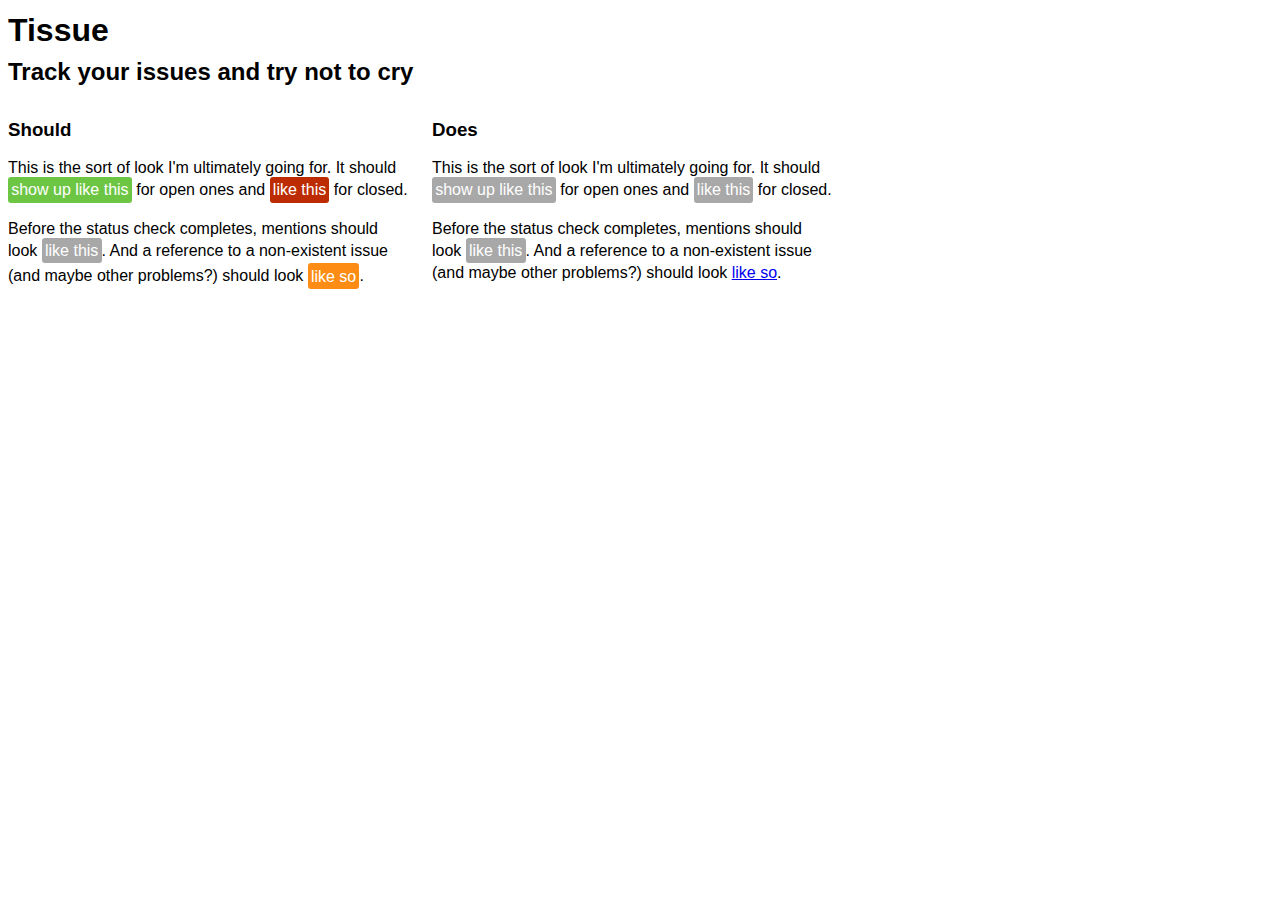
==== index.html @ f1735f5f "A bunch of brainstorming" ====
<!DOCTYPE html>
<title>Tissue Demo</title>
<style>
  body {
    font-family: 'Helvetica Neue', Helvetica, sans-serif;
    line-height: 1.2em;
  }

  .col {
    float: left;
    padding-right: 24px;
    width: 400px;
  }

  .should,
  .tissue {
    color: white;
    background-color: #a8a8a8;
    border-radius: 3px;
    padding: 0.2em;
    white-space: nowrap;
    display: inline-block;
    cursor: pointer;
  }

  .should:link,
  .should:visited,
  .should:hover,
  .should:active,
  .tissue:link,
  .tissue:visited,
  .tissue:hover,
  .tissue:active {
    text-decoration: none;
  }

  .should-open,
  .tissue-open {
    background: #6cc644;
  }

  .should-closed,
  .tissue-closed {
    background-color: #bd2c00;
  }
  
  .should-err {
    background-color: #fc8c13;
  }
</style>

<h1>Tissue</h1>
<h2>Track your issues and try not to cry</h2>
<section class="col">
  <h3>Should</h3>
  <p>
    This is the sort of look I'm ultimately going for. It should
    <a href="http://github.com/stenington/tissue/issues/1" 
       title="stenington/tissue#1: Open" 
       class="should should-open">show up like this</a> 
    for open ones and 
    <a href="http://github.com/stenington/tissue/issues/2" 
       title="stenington/tissue#2: Closed" 
       class="should should-closed">like this</a> 
    for closed.
  </p>
  <p>
    Before the status check completes, mentions should look
    <a href="http://github.com/stenington/tissue/issues/1" 
       title="Checking stenington/tissue#1..." 
       class="should">like this</a>.
    And a reference to a non-existent issue 
    (and maybe other problems?) should look 
    <a href="#" 
       title="stenington/tissue#9375: Issue does not exist!" 
       class="should should-err">like so</a>.
  </p>
</section>

<section class="col">
  <h3>Does</h3>
  <p>
    This is the sort of look I'm ultimately going for. It should
    <a rel="issue" 
       href="http://github.com/stenington/tissue/issues/1">show up like this</a> 
    for open ones and 
    <a rel="issue" 
       href="http://github.com/stenington/tissue/issues/2">like this</a> 
    for closed.
  </p>
  <p>
    Before the status check completes, mentions should look
    <a rel="issue"
       href="http://github.com/stenington/tissue/issues/1">like this</a>.
    And a reference to a non-existent issue 
    (and maybe other problems?) should look 
    <a rel="issue" 
       href="#">like so</a>.
  </p>
</section>

<script src="jquery-1.7.2.min.js"></script>
<script>
$(function(){
  
  var ghIssueUrl = /github.com\/([^\/]+)\/([^\/]+)\/issues\/(\d+)$/;
  $('[rel~="issue"]').each(function(i, el){
    var parts = ghIssueUrl.exec($(el).attr('href'));
    if (parts && parts.length == 4) {
      var user = parts[1];
      var project = parts[2];
      var issueNum = parts[3];
      var issueId = user + '/' + project + '#' + issueNum;
      $(el).addClass('tissue').attr('title', 'Checking ' + issueId + '...');
      $.ajax({
        url: 'https://api.github.com/repos/' + user + '/' + project + '/issues/' + issueNum,
        error: function(xhr, textStatus, err){
          console.log(textStatus, err);
        },
        success: function(data, textStatus, xhr){
          if (data.state === 'open'){
            $(el).addClass('tissue-open').attr('title', issueId + ': Open');
          }
          else {
            $(el).addClass('tissue-closed').attr('title', issueId + ': Closed');
          }
        }
      });
    }
  });

});
</script>
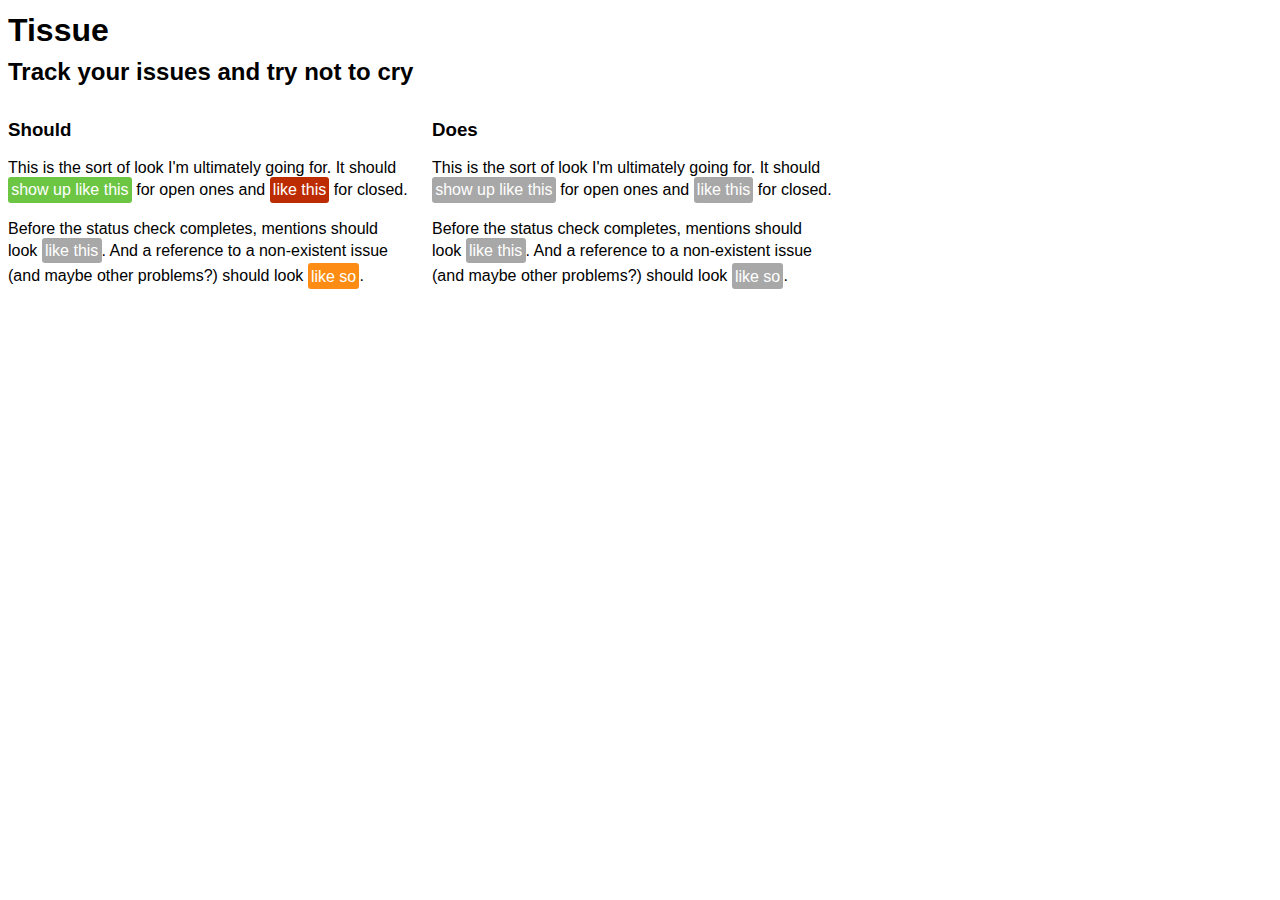
==== commit 66e008ac: "Lots of hacking" ====
--- a/index.html
+++ b/index.html
@@ -44,7 +44,8 @@
     background-color: #bd2c00;
   }
   
-  .should-err {
+  .should-err,
+  .tissue-err {
     background-color: #fc8c13;
   }
 </style>
@@ -90,44 +91,23 @@
   </p>
   <p>
     Before the status check completes, mentions should look
-    <a rel="issue"
+    <a id="waiter"
        href="http://github.com/stenington/tissue/issues/1">like this</a>.
     And a reference to a non-existent issue 
     (and maybe other problems?) should look 
     <a rel="issue" 
-       href="#">like so</a>.
+       href="http://github.com/stenington/tissue/issues/99999999">like so</a>.
   </p>
 </section>
 
 <script src="jquery-1.7.2.min.js"></script>
+<script src="tissue.js"></script>
 <script>
 $(function(){
-  
-  var ghIssueUrl = /github.com\/([^\/]+)\/([^\/]+)\/issues\/(\d+)$/;
-  $('[rel~="issue"]').each(function(i, el){
-    var parts = ghIssueUrl.exec($(el).attr('href'));
-    if (parts && parts.length == 4) {
-      var user = parts[1];
-      var project = parts[2];
-      var issueNum = parts[3];
-      var issueId = user + '/' + project + '#' + issueNum;
-      $(el).addClass('tissue').attr('title', 'Checking ' + issueId + '...');
-      $.ajax({
-        url: 'https://api.github.com/repos/' + user + '/' + project + '/issues/' + issueNum,
-        error: function(xhr, textStatus, err){
-          console.log(textStatus, err);
-        },
-        success: function(data, textStatus, xhr){
-          if (data.state === 'open'){
-            $(el).addClass('tissue-open').attr('title', issueId + ': Open');
-          }
-          else {
-            $(el).addClass('tissue-closed').attr('title', issueId + ': Closed');
-          }
-        }
-      });
-    }
-  });
-
-});
+  $.ajax = function(spec){
+    var d = $.Deferred();
+    return d;
+  };
+  $('#waiter').trackIssue();
+})
 </script>
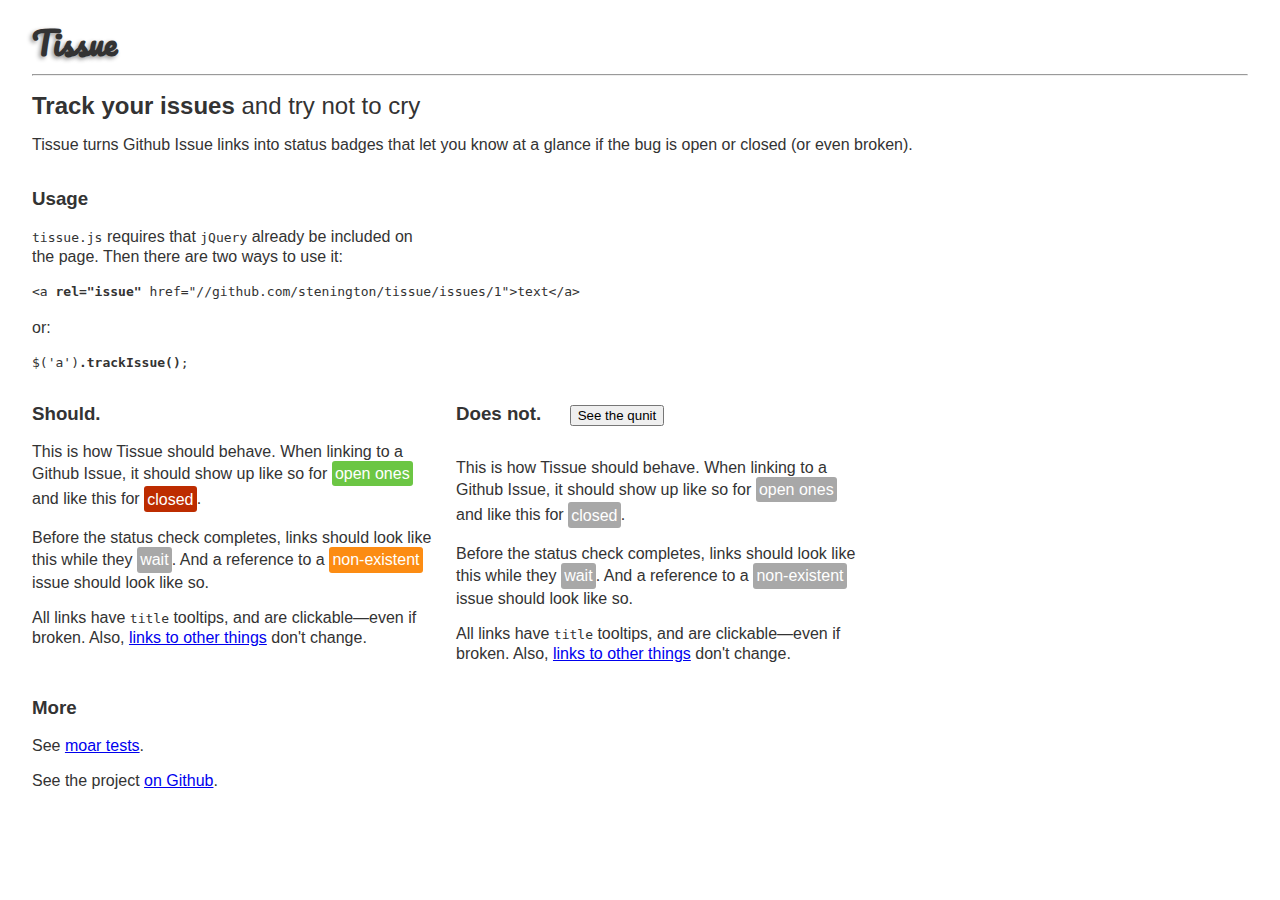
==== commit 9299739d: "Consolidating gh-pages and master to be one and the same, essentially." ====
--- a/index.html
+++ b/index.html
@@ -1,113 +1,176 @@
 <!DOCTYPE html>
-<title>Tissue Demo</title>
-<style>
-  body {
-    font-family: 'Helvetica Neue', Helvetica, sans-serif;
-    line-height: 1.2em;
+<title>Tissue</title>
+<link href='http://fonts.googleapis.com/css?family=Pacifico' rel='stylesheet' type='text/css'>
+<link rel="stylesheet" href="./css/pages.css">
+<link rel="stylesheet" href="./css/tissue.css">
+  <link rel="stylesheet" href="./js/test/vendor/qunit.css" type="text/css" media="screen" />
+  <script src="./js/test/vendor/qunit.js"></script>
+
+<h1>Tissue</h1>
+<hr>
+<h2>Track your issues <em>and try not to cry</em></h2>
+<p>
+  Tissue turns Github Issue links into status badges that
+  let you know at a glance if the bug is open or closed 
+  (or even broken).
+</p>
+<div class="row">
+  <section class="col">
+    <h3>Usage</h3>
+    <p>
+      <code>tissue.js</code> requires that <code>jQuery</code>
+      already be included on the page. Then there are two 
+      ways to use it:
+    </p>
+    <pre><code>&lt;a <b>rel="issue"</b> href="//github.com/stenington/tissue/issues/1"&gt;text&lt;/a&gt;</code></pre>
+    <p>or:</p>
+    <pre><code>$('a')<b>.trackIssue()</b>;</code></pre>
+
+    </code></pre>
+  </section>
+</div>
+
+<div class="row">
+  <section id="should" class="col">
+    <h3>Should.</h3>
+    <p>
+      This is how Tissue should behave. When linking to a
+      Github Issue, it should show up like so for
+      <a href="http://github.com/stenington/tissue/issues/1" 
+         title="stenington/tissue#1: Open" 
+         class="should should-open">open ones</a> 
+      and like this for
+      <a href="http://github.com/stenington/tissue/issues/2" 
+         title="stenington/tissue#2: Closed" 
+         class="should should-closed">closed</a>.
+    </p>
+    <p>
+      Before the status check completes, links should look
+      like this while they
+      <a href="http://github.com/stenington/tissue/issues/1" 
+         title="Checking stenington/tissue#1..." 
+         class="should forceHang">wait</a>.
+      And a reference to a 
+      <a href="http://github.com/stenington/tissue/issues/99999999" 
+         title="stenington/tissue#99999999: Not Found" 
+         class="should should-err">non-existent</a>
+      issue should look like so.
+    </p>
+    <p>
+      All links have <code>title</code> tooltips, and 
+      are clickable&mdash;even if broken. Also, 
+      <a href="http://www.github.com/stenington/tissue">links to other things</a> don't change.
+  </section>
+
+  <section id="does" class="col">
+    <hgroup>
+      <h3 class="test-status">Does?</h3>
+      <button class="qunitToggle">See the qunit</button>
+    </hgroup>
+  </section>
+</div>
+
+<div class="row">
+  <div class="qunit">
+    <h1 id="qunit-header">QUnit tests</h1>
+    <h2 id="qunit-banner"></h2>
+    <div id="qunit-testrunner-toolbar"></div>
+    <h2 id="qunit-userAgent"></h2>
+    <ol id="qunit-tests"></ol>
+  </div>
+</div>
+
+<div class="row">
+  <section class="col">
+    <h3>More</h3>
+    <p>
+      See <a href="./js/test/">moar tests</a>.
+    </p>
+    <p>
+      See the project 
+      <a href="http://www.github.com/stenington/tissue">on Github</a>.
+    </p>
+  </section>
+</div>
+
+<script src="./js/test/vendor/jquery.js"></script>
+<script src="./js/tissue.js"></script>
+<script>
+$(function(){
+
+  $('.qunit').hide();
+  var toggleTexts = [
+    'See the qunit',
+    'Hide the qunit'
+  ];
+  var visibleText = 1;
+  $('.qunitToggle').click(function(){
+    $('.qunit').slideToggle();
+    $(this).text(toggleTexts[visibleText]);
+    visibleText = (visibleText + 1) % 2;
+    return false;
+  });
+
+  QUnit.done = function(info){
+    if(info.failed !== 0){
+      $('.test-status').text('Does not.');
+    }
+    else if(info.passed > 0) {
+      $('.test-status').text('Does!');
+    }
+  };
+
+  var links = 0;
+  var done = 0;
+  $('#should').children(':not(:first-child)').clone().appendTo('#does');
+  $('#does a').each(function(){
+    links++;
+    var link = this;
+    var forceHang = $(link).hasClass('forceHang');
+    if (forceHang) {
+      var ajax = $.ajax;
+      $.ajax = function(spec){
+        var d = $.Deferred();
+        return d;
+      };
+    }
+    $(link).removeAttr('title').removeAttr('class');
+    $(link).trackIssue().always(function(){ done++ });
+    if (forceHang) {
+      $.ajax = ajax;
+      done++;
+    }
+  });
+
+  function compare() {
+    module("Should matches Does");
+    var shoulds = $('#should a');
+    var actuals = $('#does a');
+    test("Link counts match", function(){
+      equal(actuals.length, shoulds.length);
+    });
+    $(shoulds).each(function(i, el){
+      test('Link ' + i + ' looks ok', function(){
+        var checkClasses = $(actuals[i]).attr('class') || "";
+        checkClasses = checkClasses.split(" ");
+        checkClasses.forEach(function(checkClass, j, a){
+          var expectClass = checkClass.replace('tissue', 'should')
+          ok($(shoulds[i]).hasClass(expectClass), 'has class "' + checkClass + '"');
+        });
+        equal($(actuals[i]).attr('title'), $(shoulds[i]).attr('title'), "titles match");
+      });
+    });
   }
 
-  .col {
-    float: left;
-    padding-right: 24px;
-    width: 400px;
+  function check() {
+    if (done != links) {
+      setTimeout(check, 500);
+    }
+    else {
+      compare();
+    }
   }
+  check();
 
-  .should,
-  .tissue {
-    color: white;
-    background-color: #a8a8a8;
-    border-radius: 3px;
-    padding: 0.2em;
-    white-space: nowrap;
-    display: inline-block;
-    cursor: pointer;
-  }
-
-  .should:link,
-  .should:visited,
-  .should:hover,
-  .should:active,
-  .tissue:link,
-  .tissue:visited,
-  .tissue:hover,
-  .tissue:active {
-    text-decoration: none;
-  }
-
-  .should-open,
-  .tissue-open {
-    background: #6cc644;
-  }
-
-  .should-closed,
-  .tissue-closed {
-    background-color: #bd2c00;
-  }
-  
-  .should-err,
-  .tissue-err {
-    background-color: #fc8c13;
-  }
-</style>
-
-<h1>Tissue</h1>
-<h2>Track your issues and try not to cry</h2>
-<section class="col">
-  <h3>Should</h3>
-  <p>
-    This is the sort of look I'm ultimately going for. It should
-    <a href="http://github.com/stenington/tissue/issues/1" 
-       title="stenington/tissue#1: Open" 
-       class="should should-open">show up like this</a> 
-    for open ones and 
-    <a href="http://github.com/stenington/tissue/issues/2" 
-       title="stenington/tissue#2: Closed" 
-       class="should should-closed">like this</a> 
-    for closed.
-  </p>
-  <p>
-    Before the status check completes, mentions should look
-    <a href="http://github.com/stenington/tissue/issues/1" 
-       title="Checking stenington/tissue#1..." 
-       class="should">like this</a>.
-    And a reference to a non-existent issue 
-    (and maybe other problems?) should look 
-    <a href="#" 
-       title="stenington/tissue#9375: Issue does not exist!" 
-       class="should should-err">like so</a>.
-  </p>
-</section>
-
-<section class="col">
-  <h3>Does</h3>
-  <p>
-    This is the sort of look I'm ultimately going for. It should
-    <a rel="issue" 
-       href="http://github.com/stenington/tissue/issues/1">show up like this</a> 
-    for open ones and 
-    <a rel="issue" 
-       href="http://github.com/stenington/tissue/issues/2">like this</a> 
-    for closed.
-  </p>
-  <p>
-    Before the status check completes, mentions should look
-    <a id="waiter"
-       href="http://github.com/stenington/tissue/issues/1">like this</a>.
-    And a reference to a non-existent issue 
-    (and maybe other problems?) should look 
-    <a rel="issue" 
-       href="http://github.com/stenington/tissue/issues/99999999">like so</a>.
-  </p>
-</section>
-
-<script src="jquery-1.7.2.min.js"></script>
-<script src="tissue.js"></script>
-<script>
-$(function(){
-  $.ajax = function(spec){
-    var d = $.Deferred();
-    return d;
-  };
-  $('#waiter').trackIssue();
-})
+});
 </script>
--- a/css/pages.css
+++ b/css/pages.css
@@ -0,0 +1,66 @@
+/* Google web fonts referenced: 
+ * <link href='http://fonts.googleapis.com/css?family=Pacifico' rel='stylesheet' type='text/css'>
+ */
+
+body {
+  font-family: 'Helvetica Neue', Helvetica, sans-serif;
+  line-height: 1.2em;
+  color: #333;
+  padding: 4px 24px;
+}
+
+.row {
+  clear: both;
+}
+
+.col {
+  float: left;
+  padding-right: 24px;
+  width: 400px;
+}
+
+h1 {
+  font-family: "Pacifico", cursive;
+  text-shadow: -2px 2px 4px #999;
+}
+
+h2 em {
+  font-style: normal;
+  font-weight: normal;
+}
+  
+.test-status {
+  display: inline-block;
+  padding-right: 24px;
+}
+
+/* The tissue styles should approximate these */
+
+  .should {
+    color: white;
+    background-color: #a8a8a8;
+    border-radius: 3px;
+    padding: 0.2em;
+    white-space: nowrap;
+    display: inline-block;
+    cursor: pointer;
+  }
+
+  .should:link,
+  .should:visited,
+  .should:hover,
+  .should:active {
+    text-decoration: none;
+  }
+
+  .should-open {
+    background: #6cc644;
+  }
+
+  .should-closed {
+    background-color: #bd2c00;
+  }
+
+  .should-err {
+    background-color: #fc8c13;
+  }
--- a/css/tissue.css
+++ b/css/tissue.css
@@ -0,0 +1,28 @@
+.tissue {
+  color: white;
+  background-color: #a8a8a8;
+  border-radius: 3px;
+  padding: 0.2em;
+  white-space: nowrap;
+  display: inline-block;
+  cursor: pointer;
+}
+
+.tissue:link,
+.tissue:visited,
+.tissue:hover,
+.tissue:active {
+  text-decoration: none;
+}
+
+.tissue-open {
+  background: #6cc644;
+}
+
+.tissue-closed {
+  background-color: #bd2c00;
+}
+
+.tissue-err {
+  background-color: #fc8c13;
+}
--- a/js/test/vendor/qunit.css
+++ b/js/test/vendor/qunit.css
@@ -0,0 +1,236 @@
+/**
+ * QUnit v1.8.0 - A JavaScript Unit Testing Framework
+ *
+ * http://docs.jquery.com/QUnit
+ *
+ * Copyright (c) 2012 John Resig, Jörn Zaefferer
+ * Dual licensed under the MIT (MIT-LICENSE.txt)
+ * or GPL (GPL-LICENSE.txt) licenses.
+ */
+
+/** Font Family and Sizes */
+
+#qunit-tests, #qunit-header, #qunit-banner, #qunit-testrunner-toolbar, #qunit-userAgent, #qunit-testresult {
+	font-family: "Helvetica Neue Light", "HelveticaNeue-Light", "Helvetica Neue", Calibri, Helvetica, Arial, sans-serif;
+}
+
+#qunit-testrunner-toolbar, #qunit-userAgent, #qunit-testresult, #qunit-tests li { font-size: small; }
+#qunit-tests { font-size: smaller; }
+
+
+/** Resets */
+
+#qunit-tests, #qunit-tests ol, #qunit-header, #qunit-banner, #qunit-userAgent, #qunit-testresult {
+	margin: 0;
+	padding: 0;
+}
+
+
+/** Header */
+
+#qunit-header {
+	padding: 0.5em 0 0.5em 1em;
+
+	color: #8699a4;
+	background-color: #0d3349;
+
+	font-size: 1.5em;
+	line-height: 1em;
+	font-weight: normal;
+
+	border-radius: 15px 15px 0 0;
+	-moz-border-radius: 15px 15px 0 0;
+	-webkit-border-top-right-radius: 15px;
+	-webkit-border-top-left-radius: 15px;
+}
+
+#qunit-header a {
+	text-decoration: none;
+	color: #c2ccd1;
+}
+
+#qunit-header a:hover,
+#qunit-header a:focus {
+	color: #fff;
+}
+
+#qunit-header label {
+	display: inline-block;
+	padding-left: 0.5em;
+}
+
+#qunit-banner {
+	height: 5px;
+}
+
+#qunit-testrunner-toolbar {
+	padding: 0.5em 0 0.5em 2em;
+	color: #5E740B;
+	background-color: #eee;
+}
+
+#qunit-userAgent {
+	padding: 0.5em 0 0.5em 2.5em;
+	background-color: #2b81af;
+	color: #fff;
+	text-shadow: rgba(0, 0, 0, 0.5) 2px 2px 1px;
+}
+
+
+/** Tests: Pass/Fail */
+
+#qunit-tests {
+	list-style-position: inside;
+}
+
+#qunit-tests li {
+	padding: 0.4em 0.5em 0.4em 2.5em;
+	border-bottom: 1px solid #fff;
+	list-style-position: inside;
+}
+
+#qunit-tests.hidepass li.pass, #qunit-tests.hidepass li.running  {
+	display: none;
+}
+
+#qunit-tests li strong {
+	cursor: pointer;
+}
+
+#qunit-tests li a {
+	padding: 0.5em;
+	color: #c2ccd1;
+	text-decoration: none;
+}
+#qunit-tests li a:hover,
+#qunit-tests li a:focus {
+	color: #000;
+}
+
+#qunit-tests ol {
+	margin-top: 0.5em;
+	padding: 0.5em;
+
+	background-color: #fff;
+
+	border-radius: 15px;
+	-moz-border-radius: 15px;
+	-webkit-border-radius: 15px;
+
+	box-shadow: inset 0px 2px 13px #999;
+	-moz-box-shadow: inset 0px 2px 13px #999;
+	-webkit-box-shadow: inset 0px 2px 13px #999;
+}
+
+#qunit-tests table {
+	border-collapse: collapse;
+	margin-top: .2em;
+}
+
+#qunit-tests th {
+	text-align: right;
+	vertical-align: top;
+	padding: 0 .5em 0 0;
+}
+
+#qunit-tests td {
+	vertical-align: top;
+}
+
+#qunit-tests pre {
+	margin: 0;
+	white-space: pre-wrap;
+	word-wrap: break-word;
+}
+
+#qunit-tests del {
+	background-color: #e0f2be;
+	color: #374e0c;
+	text-decoration: none;
+}
+
+#qunit-tests ins {
+	background-color: #ffcaca;
+	color: #500;
+	text-decoration: none;
+}
+
+/*** Test Counts */
+
+#qunit-tests b.counts                       { color: black; }
+#qunit-tests b.passed                       { color: #5E740B; }
+#qunit-tests b.failed                       { color: #710909; }
+
+#qunit-tests li li {
+	margin: 0.5em;
+	padding: 0.4em 0.5em 0.4em 0.5em;
+	background-color: #fff;
+	border-bottom: none;
+	list-style-position: inside;
+}
+
+/*** Passing Styles */
+
+#qunit-tests li li.pass {
+	color: #5E740B;
+	background-color: #fff;
+	border-left: 26px solid #C6E746;
+}
+
+#qunit-tests .pass                          { color: #528CE0; background-color: #D2E0E6; }
+#qunit-tests .pass .test-name               { color: #366097; }
+
+#qunit-tests .pass .test-actual,
+#qunit-tests .pass .test-expected           { color: #999999; }
+
+#qunit-banner.qunit-pass                    { background-color: #C6E746; }
+
+/*** Failing Styles */
+
+#qunit-tests li li.fail {
+	color: #710909;
+	background-color: #fff;
+	border-left: 26px solid #EE5757;
+	white-space: pre;
+}
+
+#qunit-tests > li:last-child {
+	border-radius: 0 0 15px 15px;
+	-moz-border-radius: 0 0 15px 15px;
+	-webkit-border-bottom-right-radius: 15px;
+	-webkit-border-bottom-left-radius: 15px;
+}
+
+#qunit-tests .fail                          { color: #000000; background-color: #EE5757; }
+#qunit-tests .fail .test-name,
+#qunit-tests .fail .module-name             { color: #000000; }
+
+#qunit-tests .fail .test-actual             { color: #EE5757; }
+#qunit-tests .fail .test-expected           { color: green;   }
+
+#qunit-banner.qunit-fail                    { background-color: #EE5757; }
+
+
+/** Result */
+
+#qunit-testresult {
+	padding: 0.5em 0.5em 0.5em 2.5em;
+
+	color: #2b81af;
+	background-color: #D2E0E6;
+
+	border-bottom: 1px solid white;
+}
+#qunit-testresult .module-name {
+	font-weight: bold;
+}
+
+/** Fixture */
+
+#qunit-fixture {
+	position: absolute;
+	top: -10000px;
+	left: -10000px;
+	width: 1000px;
+	height: 1000px;
+}
